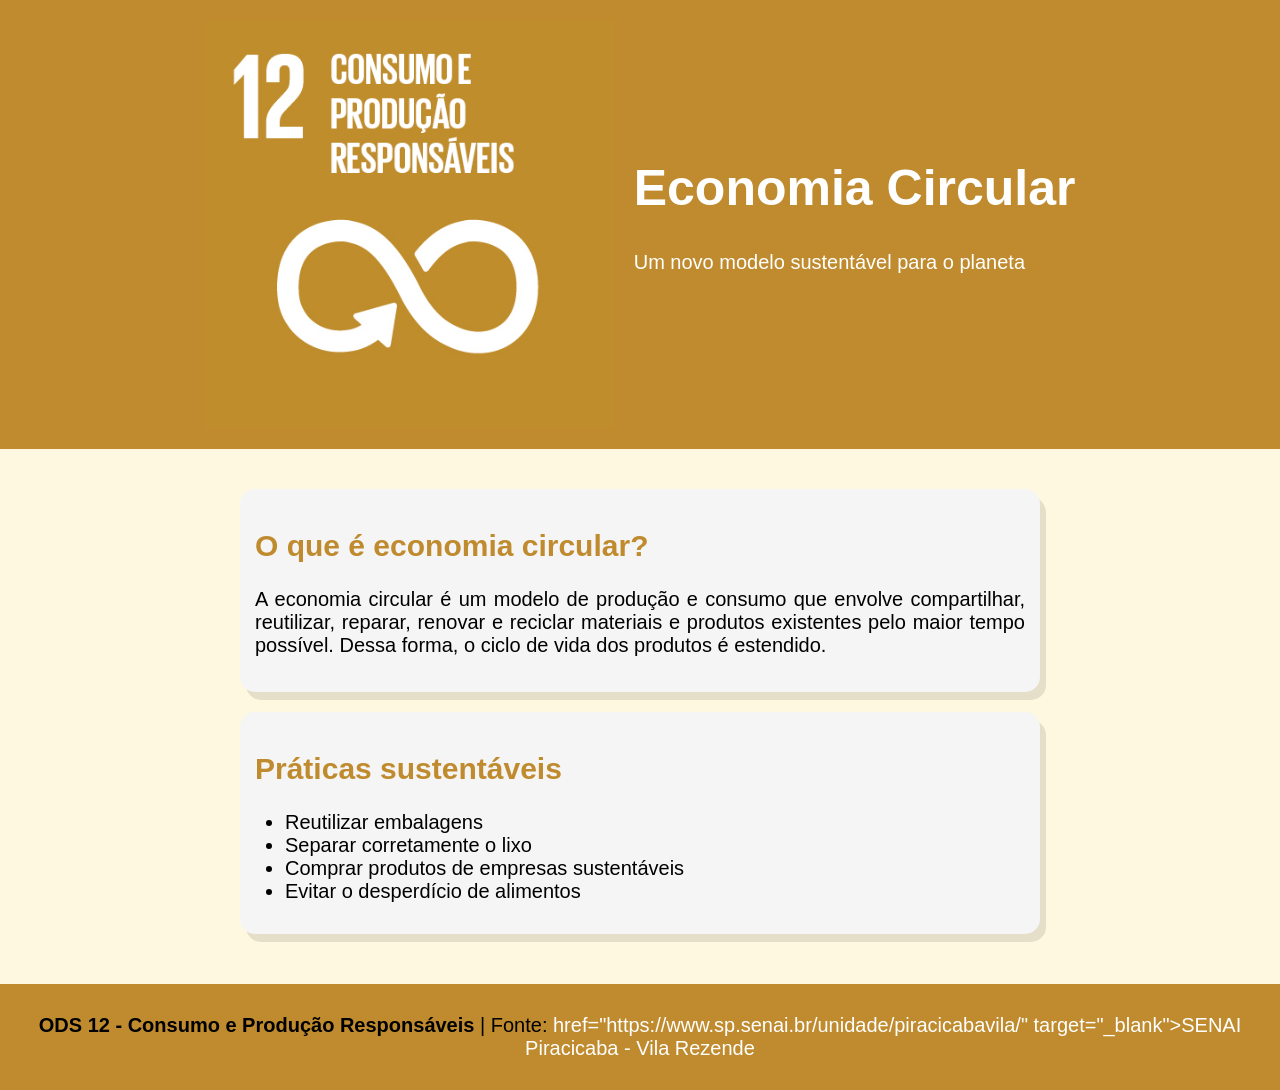
==== index.html @ 2f5b80e4 "Criando página sobre o ODS 12" ====
<!DOCTYPE html>
<html lang="pt-BR">
<head>
    <meta charset="UTF-8">
    <meta name="viewport" content="width=device-width, initial-scale=1.0">
    <title>ODS 12</title>
    <link rel="stylesheet" href="css/index.css">
</head>

<body>
    <!-- Tag header se refere a parte superior -->

    <header>

        <div class="header-content">
             <img src="images/ODS12.png" alt="Imagem ODS 12">
             <div class="header-text">
                 
                  <a href="https://brasil.un.org/pt-br/sdgs" target="_blank">
                    <h1>Economia Circular</h1>
                  </a>
            
                 <p>Um novo modelo sustentável para o planeta</p>
             </div>
        </div>
    </header>

    <!-- Tag section diz respeito a uma seçã do site -->
     <section>
        <article>
            
            <h2>O que é economia circular?</h2>
            <p>A economia circular é um modelo de produção e consumo que envolve compartilhar,
                 reutilizar, reparar, renovar e reciclar materiais e produtos existentes pelo maior tempo possível. 
                 Dessa forma, o ciclo de vida dos produtos é estendido.</p>
        
        </article>

        <article>
            <h2>Práticas sustentáveis</h2>
            <ul>
                <li>Reutilizar embalagens</li>
                <li>Separar corretamente o lixo</li>
                <li>Comprar produtos de empresas sustentáveis</li>
                <li>Evitar o desperdício de alimentos</li>
            </ul>
        </article>
     
    </section>

    <footer>
        <p>
            <strong>
                ODS 12 - Consumo e Produção Responsáveis
            </strong>
            | Fonte: 
            <a> href="https://www.sp.senai.br/unidade/piracicabavila/" target="_blank">SENAI Piracicaba - Vila Rezende
            </a>

        </p>
    </footer>

</body>
</html>
---- css/index.css ----
body {
    background-color: #fff8e1;
    font-family: 'Segoe UI', Tahoma, Geneva, Verdana, sans-serif;
    margin: 0;
    padding: 0;
}

header {
    background-color: #bf8b2e;
    color: white;
    padding: 20px;
}

.header-content {
    display:flex;
    align-items: center; /*alinha na vertical*/
    justify-content: center; /*alinha na horizontal*/
    gap: 20px; /*espaçamento interno*/
    flex-wrap: wrap; /*quebra a linha e ajusta*/
}

.header-text {
    margin-bottom: 30px;
}

h1 {
    font-size: 50px;
    text-align: center;
}

p {
    font-size: 20px;
}

img {
    width: 33%;
    height: auto;
}
a {
    text-decoration: none;
    color: white;
}

a:hover {
    text-decoration: underline;
}

section {
    padding: 20px;
    max-width: 800px;
    margin: 0 auto;
    text-align: justify;
}   

article {
    background-color: #f5f5f5;
    padding: 15px;
    border-radius: 15px;
    margin-top: 20px;
    box-shadow: 6px 8px 0px rgba(0, 0, 0, 0.1)
}

ul {
    margin-top: 10px;
    padding-left: 30px;
    /* list-style--type: none; (Remove os bullets) */
}

li {
    font-size: 20px;

}

h2 {
    color:#bf8b2e;
    font-size: 30px;
}

footer {
    background-color: #bf8b2e;
    padding: 10px;
    text-align: center;
    margin-top: 30px;
    font-size: 20px;
}

/* Para dispositivos móveis */
@media (max-width: 768px) {
    img {
        width: 60%;
    }

     h1 {
        font-size: 40px;

    }

    p {
        font-size: 20px;
    }

}
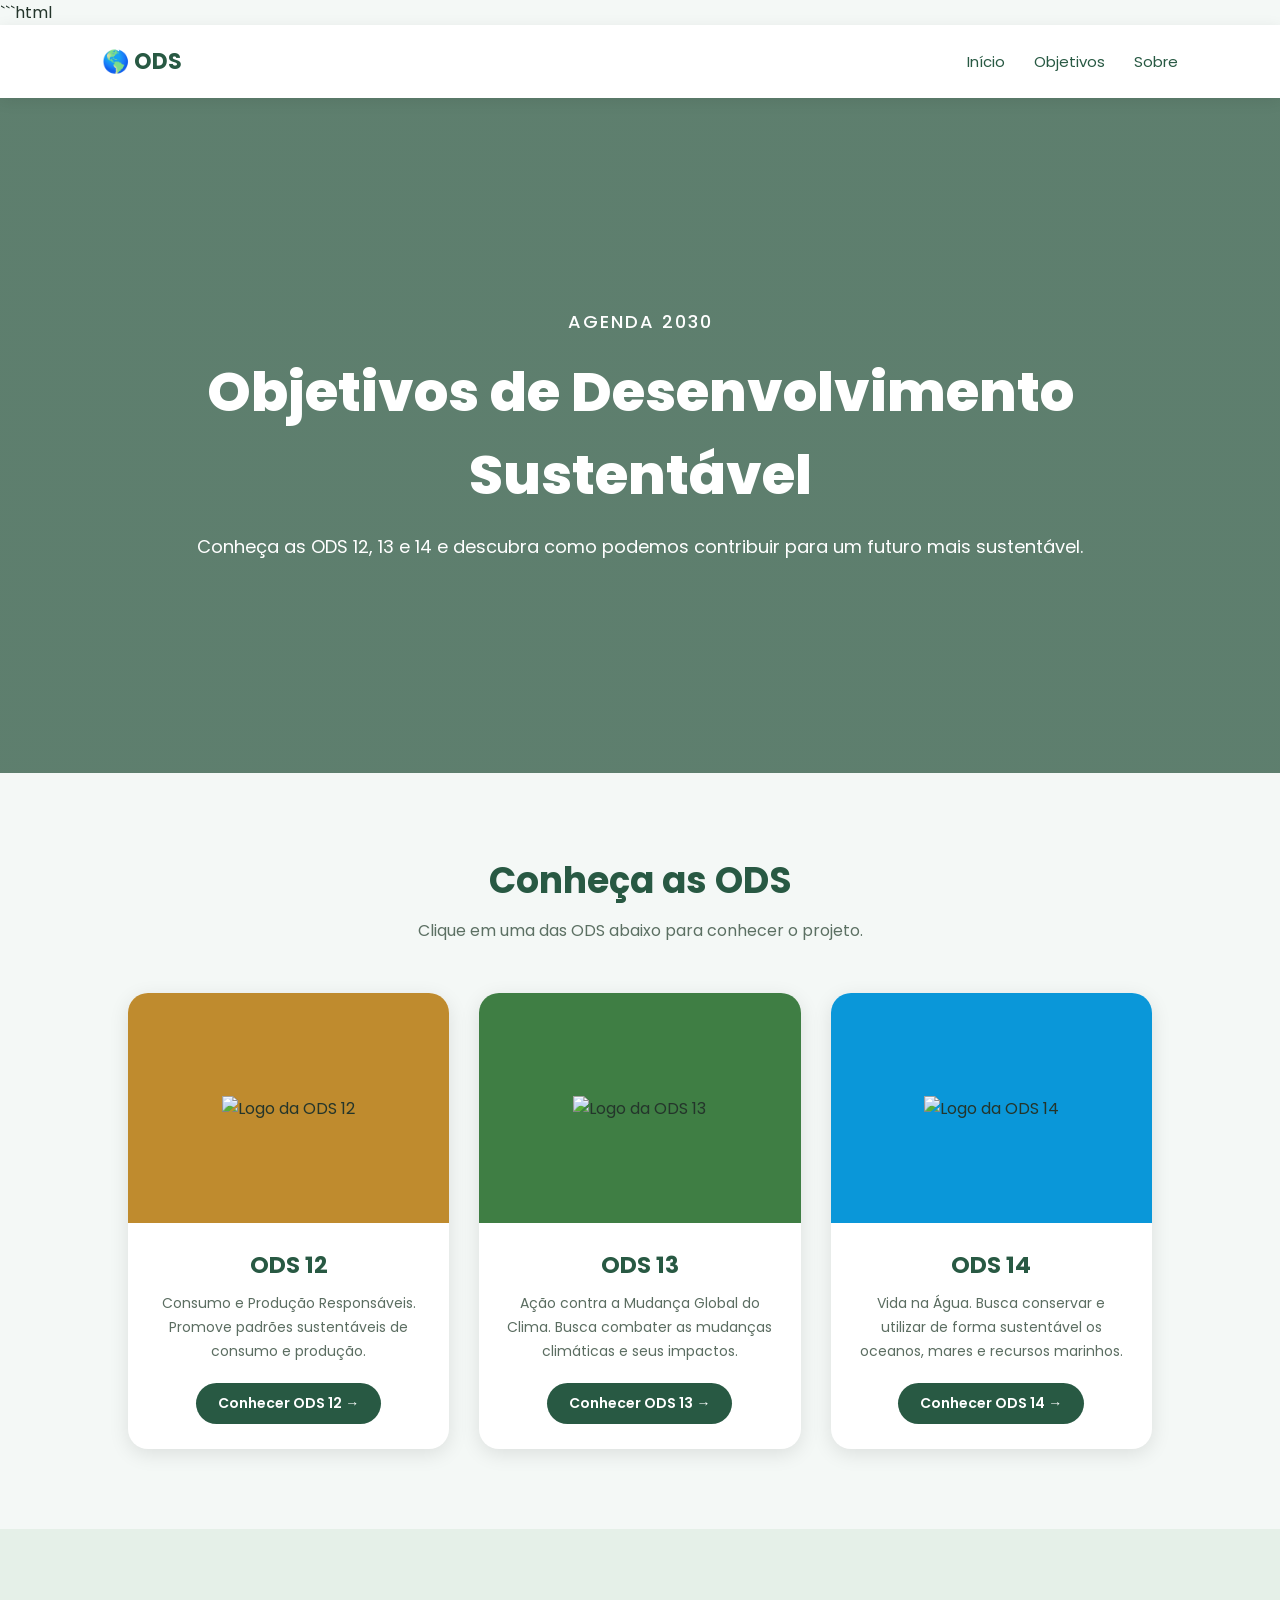
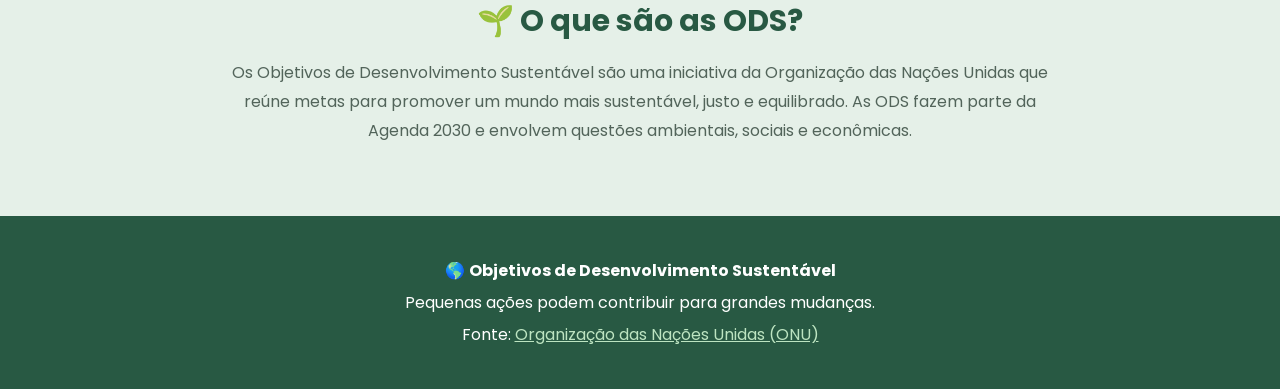
==== commit 6d58e153: "Criando página html sobre os ods" ====
--- a/index.html
+++ b/index.html
@@ -1,64 +1,626 @@
+```html
 <!DOCTYPE html>
 <html lang="pt-BR">
+
 <head>
+
     <meta charset="UTF-8">
     <meta name="viewport" content="width=device-width, initial-scale=1.0">
-    <title>ODS 12</title>
-    <link rel="stylesheet" href="css/index.css">
+
+    <title>Objetivos de Desenvolvimento Sustentável</title>
+
+    <link rel="preconnect" href="https://fonts.googleapis.com">
+    <link rel="preconnect" href="https://fonts.gstatic.com" crossorigin>
+
+    <link href="https://fonts.googleapis.com/css2?family=Poppins:wght@300;400;500;600;700;800&display=swap"
+        rel="stylesheet">
+
+    <style>
+
+        * {
+            margin: 0;
+            padding: 0;
+            box-sizing: border-box;
+            scroll-behavior: smooth;
+        }
+
+        body {
+            font-family: "Poppins", sans-serif;
+            background-color: #f4f8f6;
+            color: #24352b;
+        }
+
+
+        /* CABEÇALHO */
+
+        header {
+            background-color: #ffffff;
+
+            padding: 20px 8%;
+
+            display: flex;
+            justify-content: space-between;
+            align-items: center;
+
+            box-shadow: 0 3px 15px rgba(0, 0, 0, 0.08);
+
+            position: sticky;
+            top: 0;
+
+            z-index: 1000;
+        }
+
+        header h2 {
+            color: #285943;
+            font-size: 22px;
+        }
+
+        nav a {
+            color: #285943;
+
+            text-decoration: none;
+
+            margin-left: 25px;
+
+            font-size: 15px;
+
+            transition: 0.3s;
+        }
+
+        nav a:hover {
+            color: #6aa56f;
+        }
+
+
+        /* CAPA */
+
+        .inicio {
+
+            min-height: 75vh;
+
+            background:
+                linear-gradient(
+                    rgba(30, 75, 52, 0.70),
+                    rgba(30, 75, 52, 0.70)
+                ),
+                url("https://images.unsplash.com/photo-1441974231531-c6227db76b6e?auto=format&fit=crop&w=1600&q=80");
+
+            background-size: cover;
+            background-position: center;
+
+            display: flex;
+            justify-content: center;
+            align-items: center;
+
+            text-align: center;
+
+            padding: 40px 20px;
+        }
+
+        .inicio-conteudo {
+            color: white;
+
+            max-width: 900px;
+        }
+
+        .inicio-conteudo span {
+            font-size: 18px;
+
+            font-weight: 500;
+
+            letter-spacing: 2px;
+        }
+
+        .inicio-conteudo h1 {
+
+            font-size: 55px;
+
+            margin: 15px 0;
+
+            font-weight: 800;
+        }
+
+        .inicio-conteudo p {
+
+            font-size: 18px;
+
+            line-height: 1.8;
+        }
+
+
+        /* ODS */
+
+        .ods {
+
+            padding: 80px 10%;
+        }
+
+        .titulo {
+
+            text-align: center;
+
+            margin-bottom: 50px;
+        }
+
+        .titulo h2 {
+
+            font-size: 36px;
+
+            color: #285943;
+
+            margin-bottom: 10px;
+        }
+
+        .titulo p {
+
+            color: #5c7063;
+
+            font-size: 16px;
+        }
+
+
+        /* CARDS */
+
+        .cards {
+
+            display: grid;
+
+            grid-template-columns: repeat(3, 1fr);
+
+            gap: 30px;
+
+            max-width: 1100px;
+
+            margin: auto;
+        }
+
+        .card {
+
+            background-color: white;
+
+            border-radius: 20px;
+
+            overflow: hidden;
+
+            box-shadow: 0 5px 20px rgba(0, 0, 0, 0.10);
+
+            text-decoration: none;
+
+            color: inherit;
+
+            transition: 0.3s;
+        }
+
+        .card:hover {
+
+            transform: translateY(-10px);
+
+            box-shadow: 0 12px 30px rgba(0, 0, 0, 0.16);
+        }
+
+
+        /* IMAGEM DA ODS */
+
+        .card-imagem {
+
+            height: 230px;
+
+            display: flex;
+
+            justify-content: center;
+
+            align-items: center;
+
+            padding: 25px;
+        }
+
+        .card-imagem img {
+
+            max-width: 170px;
+
+            max-height: 170px;
+
+            object-fit: contain;
+        }
+
+
+        /* CORES DOS CARDS */
+
+        .ods12 {
+            background-color: #bf8b2e;
+        }
+
+        .ods13 {
+            background-color: #3f7e44;
+        }
+
+        .ods14 {
+            background-color: #0a97d9;
+        }
+
+
+        /* TEXTO DOS CARDS */
+
+        .card-conteudo {
+
+            padding: 25px;
+
+            text-align: center;
+        }
+
+        .card-conteudo h3 {
+
+            font-size: 23px;
+
+            margin-bottom: 10px;
+
+            color: #285943;
+        }
+
+        .card-conteudo p {
+
+            font-size: 14px;
+
+            line-height: 1.7;
+
+            color: #5b6d61;
+
+            margin-bottom: 20px;
+        }
+
+        .clique {
+
+            display: inline-block;
+
+            padding: 10px 22px;
+
+            border-radius: 25px;
+
+            background-color: #285943;
+
+            color: white;
+
+            font-size: 14px;
+
+            font-weight: 600;
+        }
+
+
+        /* EXPLICAÇÃO */
+
+        .explicacao {
+
+            background-color: #e5f0e8;
+
+            padding: 70px 10%;
+
+            text-align: center;
+        }
+
+        .explicacao h2 {
+
+            color: #285943;
+
+            font-size: 30px;
+
+            margin-bottom: 15px;
+        }
+
+        .explicacao p {
+
+            max-width: 850px;
+
+            margin: auto;
+
+            line-height: 1.8;
+
+            color: #52645a;
+        }
+
+
+        /* RODAPÉ */
+
+        footer {
+
+            background-color: #285943;
+
+            color: white;
+
+            text-align: center;
+
+            padding: 35px 20px;
+        }
+
+        footer p {
+
+            margin: 7px;
+        }
+
+        footer a {
+
+            color: #bde4c1;
+        }
+
+
+        /* RESPONSIVIDADE */
+
+        @media (max-width: 850px) {
+
+            header {
+
+                flex-direction: column;
+
+                gap: 10px;
+            }
+
+            nav a {
+
+                margin: 0 8px;
+
+                font-size: 13px;
+            }
+
+            .inicio-conteudo h1 {
+
+                font-size: 42px;
+            }
+
+            .cards {
+
+                grid-template-columns: 1fr;
+
+                max-width: 500px;
+            }
+
+        }
+
+    </style>
+
 </head>
 
 <body>
-    <!-- Tag header se refere a parte superior -->
+
+
+    <!-- CABEÇALHO -->
 
     <header>
 
-        <div class="header-content">
-             <img src="images/ODS12.png" alt="Imagem ODS 12">
-             <div class="header-text">
-                 
-                  <a href="https://brasil.un.org/pt-br/sdgs" target="_blank">
-                    <h1>Economia Circular</h1>
-                  </a>
-            
-                 <p>Um novo modelo sustentável para o planeta</p>
-             </div>
+        <h2>🌎 ODS</h2>
+
+        <nav>
+
+            <a href="#inicio">Início</a>
+
+            <a href="#objetivos">Objetivos</a>
+
+            <a href="#sobre">Sobre</a>
+
+        </nav>
+
+    </header>
+
+
+
+    <!-- CAPA -->
+
+    <section class="inicio" id="inicio">
+
+        <div class="inicio-conteudo">
+
+            <span>AGENDA 2030</span>
+
+            <h1>Objetivos de Desenvolvimento Sustentável</h1>
+
+            <p>
+
+                Conheça as ODS 12, 13 e 14 e descubra como podemos
+
+                contribuir para um futuro mais sustentável.
+
+            </p>
+
         </div>
-    </header>
-
-    <!-- Tag section diz respeito a uma seçã do site -->
-     <section>
-        <article>
-            
-            <h2>O que é economia circular?</h2>
-            <p>A economia circular é um modelo de produção e consumo que envolve compartilhar,
-                 reutilizar, reparar, renovar e reciclar materiais e produtos existentes pelo maior tempo possível. 
-                 Dessa forma, o ciclo de vida dos produtos é estendido.</p>
-        
-        </article>
-
-        <article>
-            <h2>Práticas sustentáveis</h2>
-            <ul>
-                <li>Reutilizar embalagens</li>
-                <li>Separar corretamente o lixo</li>
-                <li>Comprar produtos de empresas sustentáveis</li>
-                <li>Evitar o desperdício de alimentos</li>
-            </ul>
-        </article>
-     
+
     </section>
 
+
+
+    <!-- ODS -->
+
+    <section class="ods" id="objetivos">
+
+        <div class="titulo">
+
+            <h2>Conheça as ODS</h2>
+
+            <p>
+
+                Clique em uma das ODS abaixo para conhecer o projeto.
+
+            </p>
+
+        </div>
+
+
+        <div class="cards">
+
+
+            <!-- ODS 12 -->
+
+            <a href="ods12.html" class="card">
+
+                <div class="card-imagem ods12">
+
+                    <img
+                        src="ODS12.png"
+                        alt="Logo da ODS 12">
+
+                </div>
+
+                <div class="card-conteudo">
+
+                    <h3>ODS 12</h3>
+
+                    <p>
+
+                        Consumo e Produção Responsáveis.
+
+                        Promove padrões sustentáveis de consumo
+
+                        e produção.
+
+                    </p>
+
+                    <span class="clique">
+
+                        Conhecer ODS 12 →
+
+                    </span>
+
+                </div>
+
+            </a>
+
+
+
+            <!-- ODS 13 -->
+
+            <a href="ods13.html" class="card">
+
+                <div class="card-imagem ods13">
+
+                    <img
+                        src="ods13.png"
+                        alt="Logo da ODS 13">
+
+                </div>
+
+                <div class="card-conteudo">
+
+                    <h3>ODS 13</h3>
+
+                    <p>
+
+                        Ação contra a Mudança Global do Clima.
+
+                        Busca combater as mudanças climáticas
+
+                        e seus impactos.
+
+                    </p>
+
+                    <span class="clique">
+
+                        Conhecer ODS 13 →
+
+                    </span>
+
+                </div>
+
+            </a>
+
+
+
+            <!-- ODS 14 -->
+
+            <a href="ods14.html" class="card">
+
+                <div class="card-imagem ods14">
+
+                    <img
+                        src="ods14.png"
+                        alt="Logo da ODS 14">
+
+                </div>
+
+                <div class="card-conteudo">
+
+                    <h3>ODS 14</h3>
+
+                    <p>
+
+                        Vida na Água.
+
+                        Busca conservar e utilizar de forma sustentável
+
+                        os oceanos, mares e recursos marinhos.
+
+                    </p>
+
+                    <span class="clique">
+
+                        Conhecer ODS 14 →
+
+                    </span>
+
+                </div>
+
+            </a>
+
+        </div>
+
+    </section>
+
+
+
+    <!-- SOBRE -->
+
+    <section class="explicacao" id="sobre">
+
+        <h2>🌱 O que são as ODS?</h2>
+
+        <p>
+
+            Os Objetivos de Desenvolvimento Sustentável são uma iniciativa
+
+            da Organização das Nações Unidas que reúne metas para promover
+
+            um mundo mais sustentável, justo e equilibrado. As ODS fazem
+
+            parte da Agenda 2030 e envolvem questões ambientais, sociais
+
+            e econômicas.
+
+        </p>
+
+    </section>
+
+
+
+    <!-- RODAPÉ -->
+
     <footer>
+
         <p>
-            <strong>
-                ODS 12 - Consumo e Produção Responsáveis
-            </strong>
-            | Fonte: 
-            <a> href="https://www.sp.senai.br/unidade/piracicabavila/" target="_blank">SENAI Piracicaba - Vila Rezende
+
+            🌎 <strong>Objetivos de Desenvolvimento Sustentável</strong>
+
+        </p>
+
+        <p>
+
+            Pequenas ações podem contribuir para grandes mudanças.
+
+        </p>
+
+        <p>
+
+            Fonte:
+
+            <a
+                href="https://brasil.un.org/pt-br/sdgs"
+                target="_blank">
+
+                Organização das Nações Unidas (ONU)
+
             </a>
 
         </p>
+
     </footer>
 
+
 </body>
-</html>+
+</html>
+
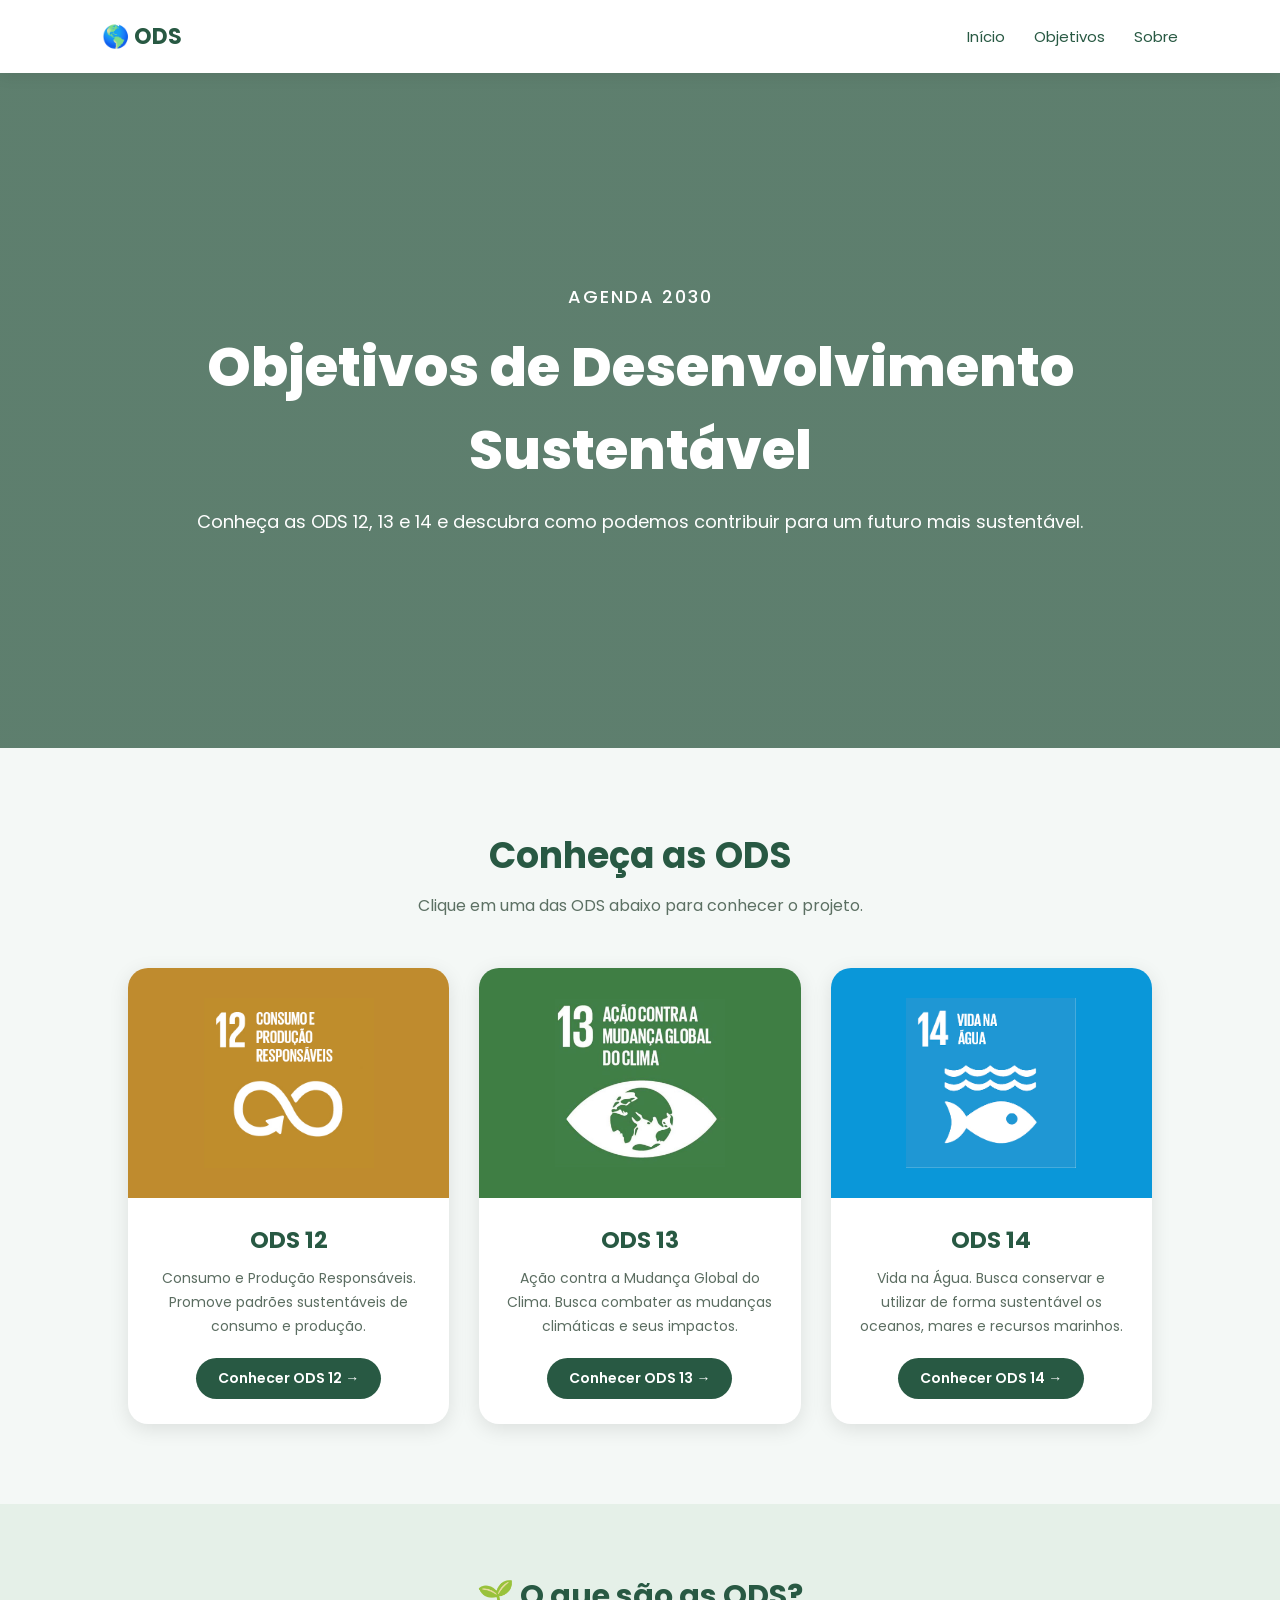
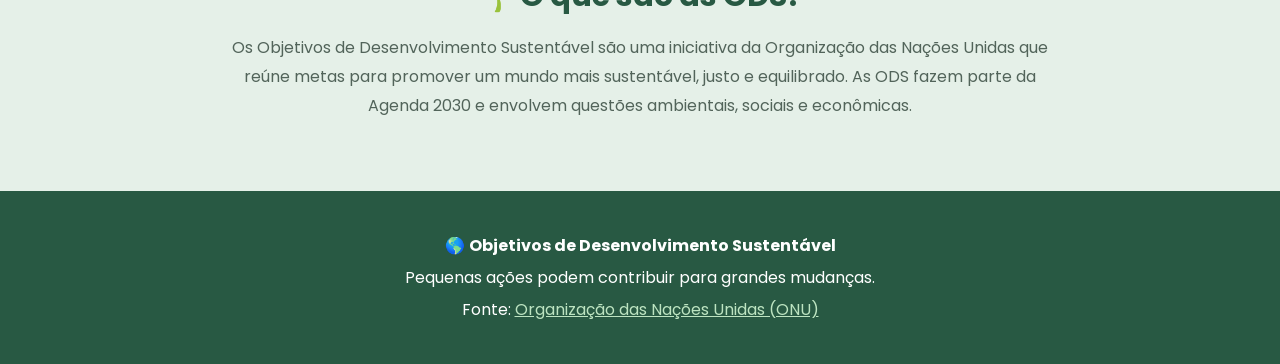
==== commit 1d94c626: "criando página html sobre os ods" ====
--- a/index.html
+++ b/index.html
@@ -1,4 +1,3 @@
-```html
 <!DOCTYPE html>
 <html lang="pt-BR">
 
@@ -452,7 +451,7 @@
                 <div class="card-imagem ods12">
 
                     <img
-                        src="ODS12.png"
+                        src="images/ODS12.png"
                         alt="Logo da ODS 12">
 
                 </div>
@@ -490,7 +489,7 @@
                 <div class="card-imagem ods13">
 
                     <img
-                        src="ods13.png"
+                        src="images/ods13.png"
                         alt="Logo da ODS 13">
 
                 </div>
@@ -528,7 +527,7 @@
                 <div class="card-imagem ods14">
 
                     <img
-                        src="ods14.png"
+                        src="images/ods14.png"
                         alt="Logo da ODS 14">
 
                 </div>
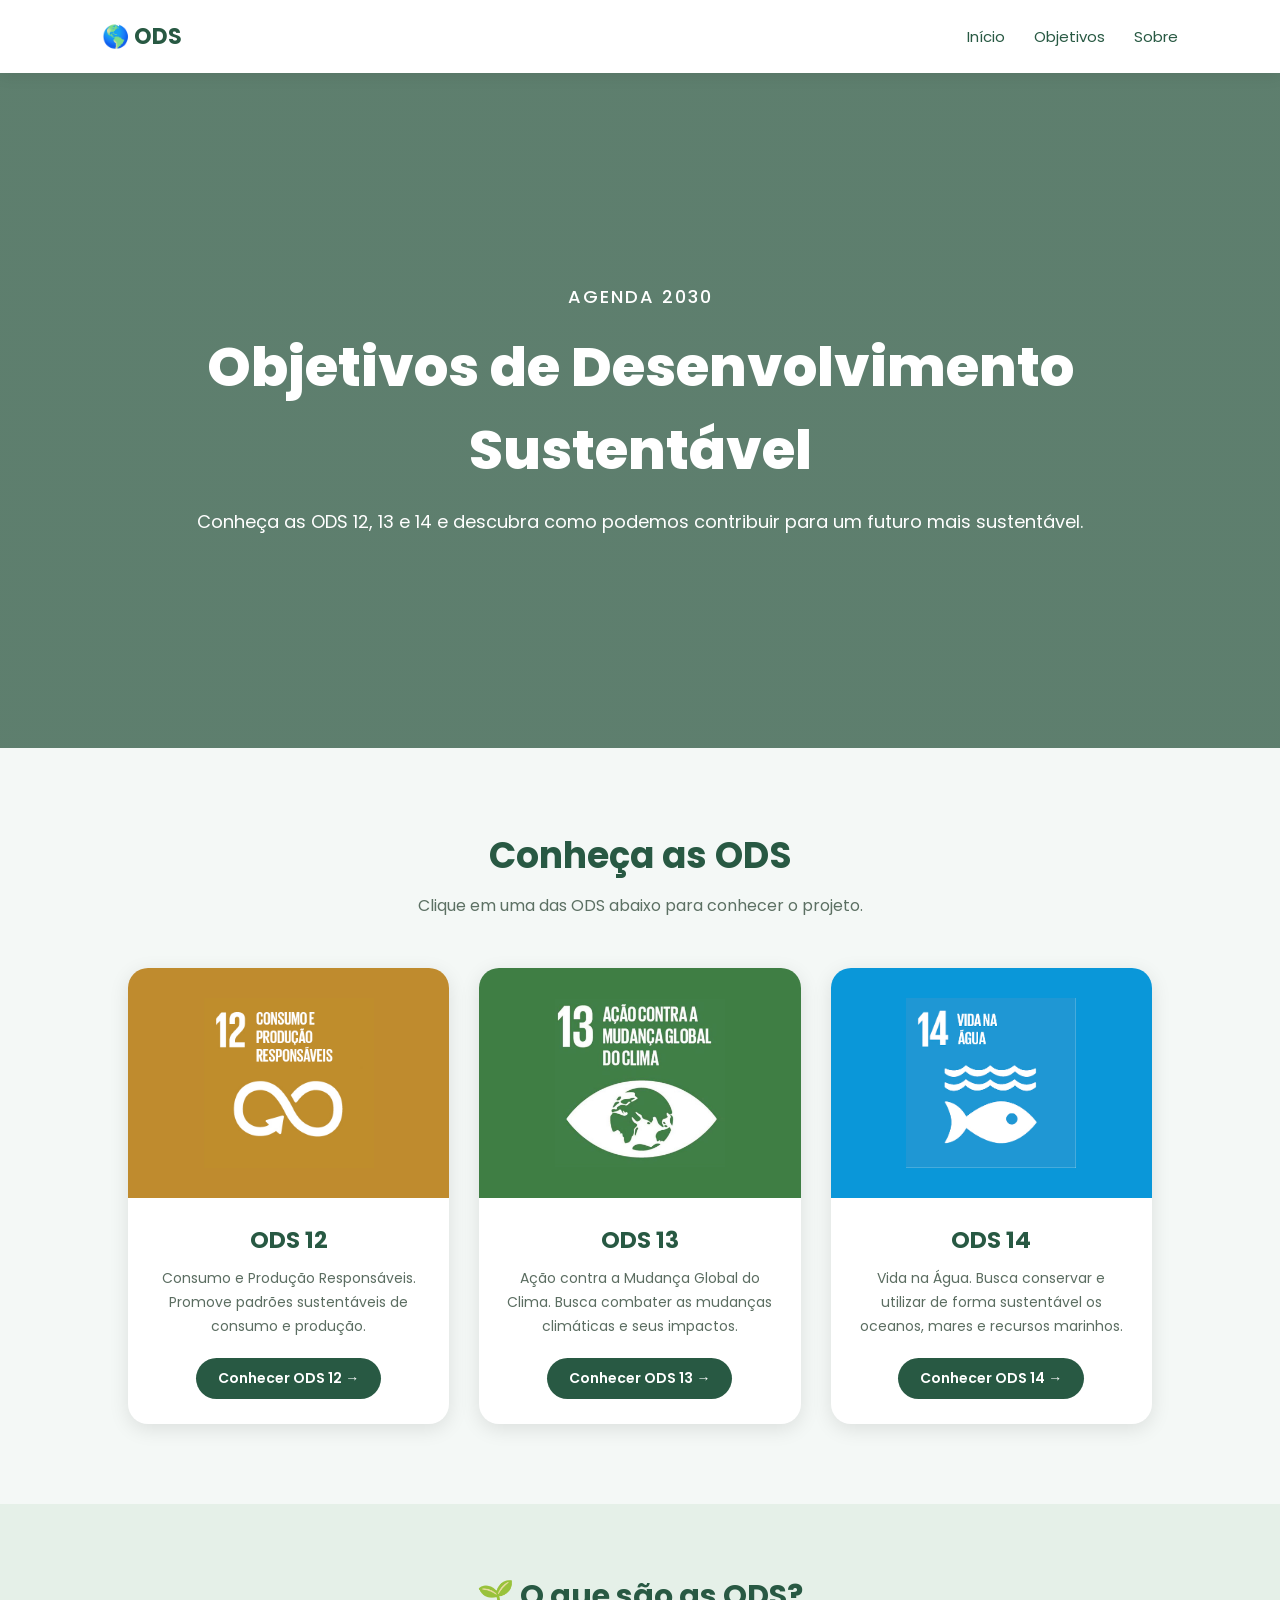
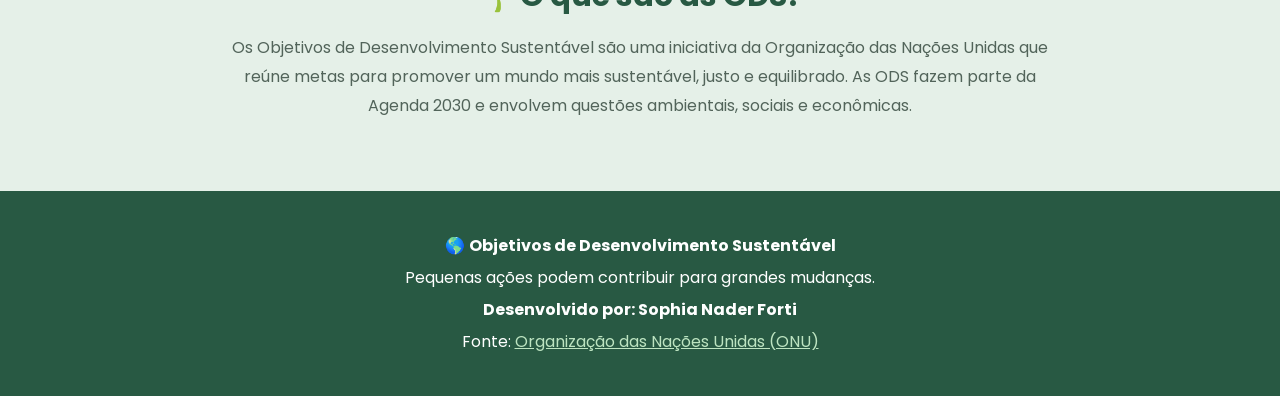
==== commit 3f790afb: "Criando página sobre os ods" ====
--- a/index.html
+++ b/index.html
@@ -29,23 +29,17 @@
             color: #24352b;
         }
 
-
         /* CABEÇALHO */
 
         header {
             background-color: #ffffff;
-
             padding: 20px 8%;
-
             display: flex;
             justify-content: space-between;
             align-items: center;
-
             box-shadow: 0 3px 15px rgba(0, 0, 0, 0.08);
-
             position: sticky;
             top: 0;
-
             z-index: 1000;
         }
 
@@ -56,13 +50,9 @@
 
         nav a {
             color: #285943;
-
             text-decoration: none;
-
             margin-left: 25px;
-
             font-size: 15px;
-
             transition: 0.3s;
         }
 
@@ -70,11 +60,9 @@
             color: #6aa56f;
         }
 
-
         /* CAPA */
 
         .inicio {
-
             min-height: 75vh;
 
             background:
@@ -92,136 +80,93 @@
             align-items: center;
 
             text-align: center;
-
             padding: 40px 20px;
         }
 
         .inicio-conteudo {
             color: white;
-
             max-width: 900px;
         }
 
         .inicio-conteudo span {
             font-size: 18px;
-
             font-weight: 500;
-
             letter-spacing: 2px;
         }
 
         .inicio-conteudo h1 {
-
             font-size: 55px;
-
             margin: 15px 0;
-
             font-weight: 800;
         }
 
         .inicio-conteudo p {
-
             font-size: 18px;
-
             line-height: 1.8;
         }
 
-
         /* ODS */
 
         .ods {
-
             padding: 80px 10%;
         }
 
         .titulo {
-
             text-align: center;
-
             margin-bottom: 50px;
         }
 
         .titulo h2 {
-
             font-size: 36px;
-
             color: #285943;
-
             margin-bottom: 10px;
         }
 
         .titulo p {
-
             color: #5c7063;
-
             font-size: 16px;
         }
 
-
         /* CARDS */
 
         .cards {
-
             display: grid;
-
             grid-template-columns: repeat(3, 1fr);
-
             gap: 30px;
-
             max-width: 1100px;
-
             margin: auto;
         }
 
         .card {
-
             background-color: white;
-
             border-radius: 20px;
-
             overflow: hidden;
-
             box-shadow: 0 5px 20px rgba(0, 0, 0, 0.10);
-
             text-decoration: none;
-
             color: inherit;
-
             transition: 0.3s;
         }
 
         .card:hover {
-
             transform: translateY(-10px);
-
             box-shadow: 0 12px 30px rgba(0, 0, 0, 0.16);
         }
 
-
         /* IMAGEM DA ODS */
 
         .card-imagem {
-
             height: 230px;
-
             display: flex;
-
             justify-content: center;
-
             align-items: center;
-
             padding: 25px;
         }
 
         .card-imagem img {
-
             max-width: 170px;
-
             max-height: 170px;
-
             object-fit: contain;
         }
-
 
         /* CORES DOS CARDS */
 
@@ -237,137 +182,94 @@
             background-color: #0a97d9;
         }
 
-
         /* TEXTO DOS CARDS */
 
         .card-conteudo {
-
             padding: 25px;
-
             text-align: center;
         }
 
         .card-conteudo h3 {
-
             font-size: 23px;
-
             margin-bottom: 10px;
-
             color: #285943;
         }
 
         .card-conteudo p {
-
             font-size: 14px;
-
             line-height: 1.7;
-
             color: #5b6d61;
-
             margin-bottom: 20px;
         }
 
         .clique {
-
             display: inline-block;
-
             padding: 10px 22px;
-
             border-radius: 25px;
-
             background-color: #285943;
-
             color: white;
-
             font-size: 14px;
-
             font-weight: 600;
         }
 
-
         /* EXPLICAÇÃO */
 
         .explicacao {
-
             background-color: #e5f0e8;
-
             padding: 70px 10%;
-
             text-align: center;
         }
 
         .explicacao h2 {
-
             color: #285943;
-
             font-size: 30px;
-
             margin-bottom: 15px;
         }
 
         .explicacao p {
-
             max-width: 850px;
-
             margin: auto;
-
             line-height: 1.8;
-
             color: #52645a;
         }
 
-
         /* RODAPÉ */
 
         footer {
-
             background-color: #285943;
-
             color: white;
-
             text-align: center;
-
             padding: 35px 20px;
         }
 
         footer p {
-
             margin: 7px;
         }
 
         footer a {
-
             color: #bde4c1;
         }
 
-
         /* RESPONSIVIDADE */
 
         @media (max-width: 850px) {
 
             header {
-
                 flex-direction: column;
-
                 gap: 10px;
             }
 
             nav a {
-
                 margin: 0 8px;
-
                 font-size: 13px;
             }
 
             .inicio-conteudo h1 {
-
                 font-size: 42px;
             }
 
             .cards {
-
                 grid-template-columns: 1fr;
-
                 max-width: 500px;
             }
 
@@ -379,7 +281,6 @@
 
 <body>
 
-
     <!-- CABEÇALHO -->
 
     <header>
@@ -398,8 +299,6 @@
 
     </header>
 
-
-
     <!-- CAPA -->
 
     <section class="inicio" id="inicio">
@@ -411,19 +310,14 @@
             <h1>Objetivos de Desenvolvimento Sustentável</h1>
 
             <p>
-
                 Conheça as ODS 12, 13 e 14 e descubra como podemos
-
                 contribuir para um futuro mais sustentável.
-
             </p>
 
         </div>
 
     </section>
 
-
-
     <!-- ODS -->
 
     <section class="ods" id="objetivos">
@@ -433,16 +327,12 @@
             <h2>Conheça as ODS</h2>
 
             <p>
-
                 Clique em uma das ODS abaixo para conhecer o projeto.
-
             </p>
 
         </div>
 
-
         <div class="cards">
-
 
             <!-- ODS 12 -->
 
@@ -461,26 +351,18 @@
                     <h3>ODS 12</h3>
 
                     <p>
-
                         Consumo e Produção Responsáveis.
-
                         Promove padrões sustentáveis de consumo
-
                         e produção.
-
                     </p>
 
                     <span class="clique">
-
                         Conhecer ODS 12 →
-
                     </span>
 
                 </div>
 
             </a>
-
-
 
             <!-- ODS 13 -->
 
@@ -499,26 +381,18 @@
                     <h3>ODS 13</h3>
 
                     <p>
-
                         Ação contra a Mudança Global do Clima.
-
                         Busca combater as mudanças climáticas
-
                         e seus impactos.
-
                     </p>
 
                     <span class="clique">
-
                         Conhecer ODS 13 →
-
                     </span>
 
                 </div>
 
             </a>
-
-
 
             <!-- ODS 14 -->
 
@@ -537,19 +411,13 @@
                     <h3>ODS 14</h3>
 
                     <p>
-
                         Vida na Água.
-
                         Busca conservar e utilizar de forma sustentável
-
                         os oceanos, mares e recursos marinhos.
-
                     </p>
 
                     <span class="clique">
-
                         Conhecer ODS 14 →
-
                     </span>
 
                 </div>
@@ -560,8 +428,6 @@
 
     </section>
 
-
-
     <!-- SOBRE -->
 
     <section class="explicacao" id="sobre">
@@ -569,57 +435,42 @@
         <h2>🌱 O que são as ODS?</h2>
 
         <p>
-
             Os Objetivos de Desenvolvimento Sustentável são uma iniciativa
-
             da Organização das Nações Unidas que reúne metas para promover
-
             um mundo mais sustentável, justo e equilibrado. As ODS fazem
-
             parte da Agenda 2030 e envolvem questões ambientais, sociais
-
             e econômicas.
-
         </p>
 
     </section>
 
-
-
     <!-- RODAPÉ -->
 
     <footer>
 
         <p>
-
             🌎 <strong>Objetivos de Desenvolvimento Sustentável</strong>
-
         </p>
 
         <p>
-
             Pequenas ações podem contribuir para grandes mudanças.
-
         </p>
 
         <p>
-
+            <strong>Desenvolvido por: Sophia Nader Forti</strong>
+        </p>
+
+        <p>
             Fonte:
-
             <a
                 href="https://brasil.un.org/pt-br/sdgs"
                 target="_blank">
-
                 Organização das Nações Unidas (ONU)
-
             </a>
-
         </p>
 
     </footer>
 
-
 </body>
 
-</html>
-
+</html>
